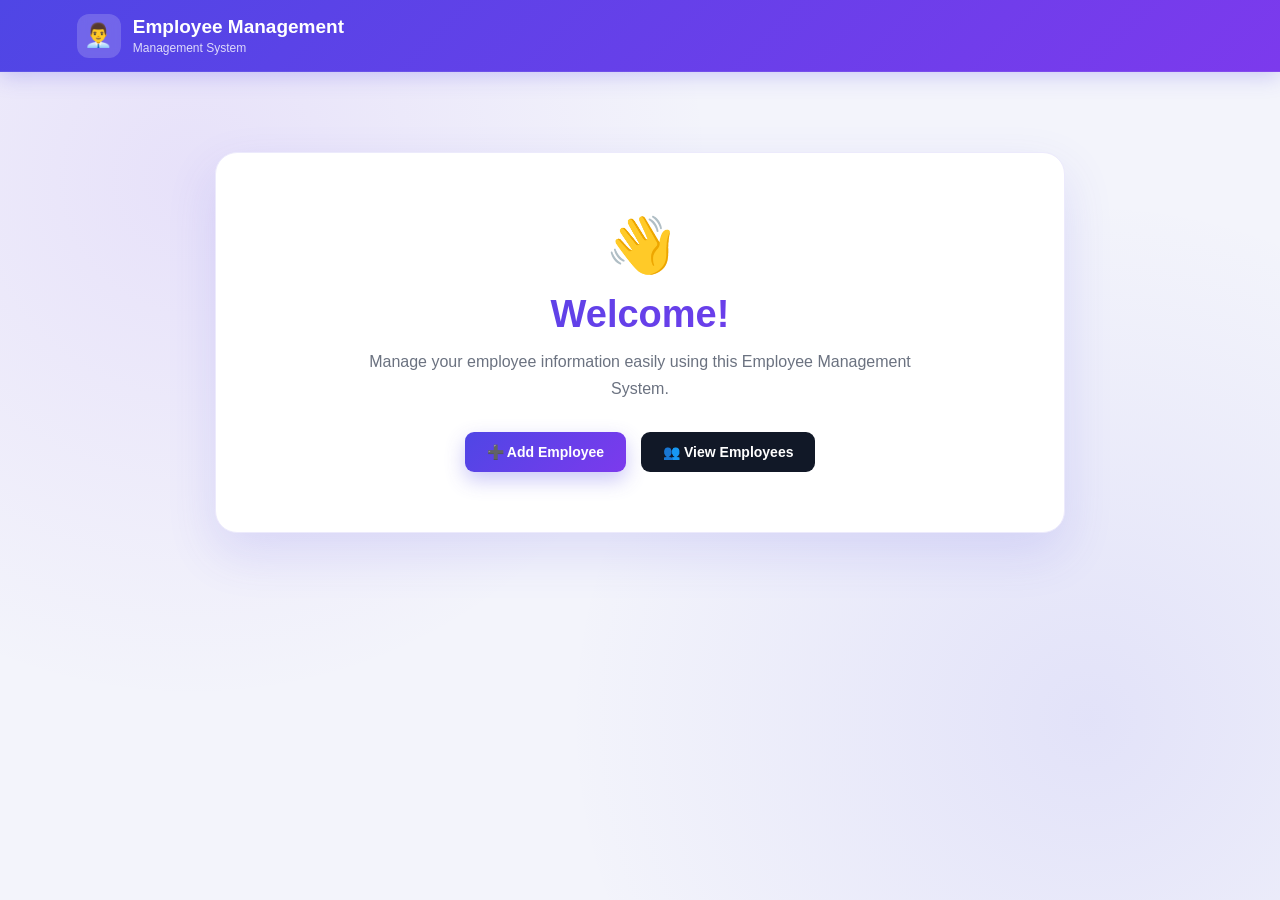
==== src/main/webapp/index.html @ a80f43cf "First Setup" ====
<!DOCTYPE html>
<html lang="en">

<head>

    <meta charset="UTF-8">

    <meta name="viewport"
          content="width=device-width, initial-scale=1.0">

    <title>Employee Management System</title>

    <link rel="stylesheet"
          href="style.css">

</head>

<body>

<div class="dashboard">

    <header class="topbar">

        <div class="brand">

            <div class="brand-icon">
                👨‍💼
            </div>

            <div>
                <h2>Employee Management</h2>
                <span>Management System</span>
            </div>

        </div>

    </header>


    <main class="home-container">

        <div class="welcome-card">

            <div class="welcome-icon">
                👋
            </div>

            <h1>Welcome!</h1>

            <p>
                Manage your employee information easily
                using this Employee Management System.
            </p>

            <div class="home-buttons">

                <a href="addEmployee.html"
                   class="btn btn-primary">

                    ➕ Add Employee

                </a>


                <a href="viewEmployees"
                   class="btn btn-secondary">

                    👥 View Employees

                </a>

            </div>

        </div>

    </main>

</div>

</body>

</html>
---- src/main/webapp/style.css ----
* {
    box-sizing: border-box;
    margin: 0;
    padding: 0;
}


body {
    font-family: 'Segoe UI', Arial, Helvetica, sans-serif;
    background: #f3f4fb;
    color: #1f2937;
    min-height: 100vh;
}



/* =========================
   TOP BAR
   ========================= */

.topbar {
    width: 100%;
    min-height: 72px;

    background: linear-gradient(135deg, #4f46e5, #7c3aed);

    border-bottom: 1px solid rgba(255, 255, 255, 0.08);

    display: flex;
    align-items: center;
    justify-content: space-between;

    padding: 12px 6%;

    position: sticky;
    top: 0;

    z-index: 100;

    box-shadow: 0 4px 20px rgba(79, 70, 229, 0.25);
}


.brand {
    display: flex;
    align-items: center;
    gap: 12px;
}


.brand-icon {
    width: 44px;
    height: 44px;

    background: rgba(255, 255, 255, 0.18);

    color: white;

    border-radius: 12px;

    display: flex;
    align-items: center;
    justify-content: center;

    font-size: 23px;

    backdrop-filter: blur(4px);
}


.brand h2 {
    font-size: 19px;
    color: #ffffff;
}


.brand span {
    font-size: 12px;
    color: rgba(255, 255, 255, 0.8);
}



/* =========================
   TOP ACTIONS
   ========================= */

.top-actions {
    display: flex;
    align-items: center;
    gap: 10px;
}


.refresh-btn,
.home-link {
    border: 1px solid rgba(255, 255, 255, 0.35);

    background: rgba(255, 255, 255, 0.12);

    color: #ffffff;

    padding: 10px 16px;

    border-radius: 9px;

    font-size: 14px;
    font-weight: 500;

    cursor: pointer;

    text-decoration: none;

    transition: 0.2s;
}


.refresh-btn:hover,
.home-link:hover {
    background: rgba(255, 255, 255, 0.24);
    transform: translateY(-1px);
}



/* =========================
   PAGE
   ========================= */

.page-container {
    width: 90%;
    max-width: 1000px;

    margin: 45px auto;
}


.page-heading {
    margin-bottom: 25px;
}


.page-heading h1 {
    font-size: 32px;
    color: #111827;

    margin-bottom: 8px;
}


.page-heading p {
    color: #6b7280;
}



/* =========================
   FORM CARD
   ========================= */

.form-card {
    background: #ffffff;

    border-radius: 18px;

    padding: 35px;

    box-shadow:
        0 15px 40px rgba(79, 70, 229, 0.10);

    border: 1px solid #eceafc;
}



/* =========================
   FORM TITLE
   ========================= */

.form-title {
    display: flex;
    align-items: center;

    gap: 15px;

    padding-bottom: 25px;

    margin-bottom: 25px;

    border-bottom: 1px solid #edf0f4;
}


.form-title-icon {
    width: 48px;
    height: 48px;

    background: linear-gradient(135deg, #eef2ff, #f5f3ff);

    color: #6d28d9;

    border-radius: 12px;

    display: flex;
    align-items: center;
    justify-content: center;

    font-size: 23px;
}


.form-title h2 {
    font-size: 21px;

    color: #111827;

    margin-bottom: 5px;
}


.form-title p {
    font-size: 13px;

    color: #6b7280;
}



/* =========================
   FORM GRID
   ========================= */

form {
    display: grid;

    grid-template-columns:
        repeat(2, 1fr);

    gap: 22px;
}


.form-group {
    display: flex;

    flex-direction: column;
}


.form-group label {
    font-size: 14px;

    font-weight: 600;

    color: #374151;

    margin-bottom: 8px;
}


.form-group input,
.form-group select {

    width: 100%;

    height: 46px;

    border: 1px solid #d8dae8;

    border-radius: 9px;

    padding: 0 13px;

    font-size: 14px;

    color: #111827;

    background: #fbfbfe;

    outline: none;

    transition:
        border-color 0.2s,
        box-shadow 0.2s;
}


.form-group input:focus,
.form-group select:focus {

    border-color: #6366f1;

    background: #ffffff;

    box-shadow:
        0 0 0 3px
        rgba(99, 102, 241, 0.14);
}


.form-group input::placeholder {
    color: #9ca3af;
}



/* =========================
   VALIDATION
   ========================= */

.error {
    min-height: 18px;

    margin-top: 5px;

    color: #dc2626;

    font-size: 12px;
}


.input-error {
    border-color: #dc2626 !important;

    background: #fff7f7 !important;
}


.input-success {
    border-color: #16a34a !important;

    background: #f7fff9 !important;
}



/* =========================
   BUTTONS
   ========================= */

.form-buttons {

    grid-column: 1 / -1;

    display: flex;

    justify-content: flex-end;

    gap: 12px;

    padding-top: 12px;

    border-top: 1px solid #edf0f4;

    margin-top: 5px;
}


.btn {

    border: none;

    border-radius: 9px;

    padding: 12px 22px;

    font-size: 14px;
    font-weight: 600;

    cursor: pointer;

    text-decoration: none;

    display: inline-flex;

    align-items: center;

    justify-content: center;

    transition: 0.2s;
}


.btn-primary {

    background: linear-gradient(135deg, #4f46e5, #7c3aed);

    color: white;

    box-shadow: 0 8px 20px rgba(79, 70, 229, 0.30);
}


.btn-primary:hover {

    transform: translateY(-2px);

    box-shadow: 0 12px 26px rgba(79, 70, 229, 0.38);
}


.btn-clear {

    background: #f3f4f6;

    color: #374151;
}


.btn-clear:hover {

    background: #e5e7eb;
}


.btn-secondary {

    background: #111827;

    color: white;
}


.btn-secondary:hover {

    background: #000000;

    transform: translateY(-2px);
}



/* =========================
   HOME PAGE
   ========================= */

.dashboard {
    min-height: 100vh;
    background:
        radial-gradient(circle at 15% 20%, rgba(124, 58, 237, 0.10), transparent 40%),
        radial-gradient(circle at 85% 80%, rgba(79, 70, 229, 0.10), transparent 40%),
        #f3f4fb;
}


.home-container {

    width: 90%;

    max-width: 850px;

    margin: 80px auto;

}


.welcome-card {

    background: white;

    border-radius: 22px;

    padding: 60px 40px;

    text-align: center;

    box-shadow:
        0 20px 50px rgba(79, 70, 229, 0.14);

    border: 1px solid #eceafc;

}


.welcome-icon {

    font-size: 55px;

    margin-bottom: 15px;
}


.welcome-card h1 {

    font-size: 38px;

    margin-bottom: 12px;

    background: linear-gradient(135deg, #4f46e5, #7c3aed);
    -webkit-background-clip: text;
    background-clip: text;
    color: transparent;
}


.welcome-card p {

    max-width: 600px;

    margin: 0 auto 30px;

    line-height: 1.7;

    color: #6b7280;
}


.home-buttons {

    display: flex;

    justify-content: center;

    gap: 15px;

    flex-wrap: wrap;
}



/* =========================
   EMPLOYEE TABLE
   ========================= */

.table-container {

    background: white;

    padding: 25px;

    border-radius: 18px;

    box-shadow:
        0 15px 40px rgba(79, 70, 229, 0.10);

    border: 1px solid #eceafc;

    overflow-x: auto;
}


table {

    width: 100%;

    border-collapse: collapse;

    min-width: 950px;
}


th {

    background: linear-gradient(135deg, #4f46e5, #7c3aed);

    color: white;

    padding: 14px;

    text-align: left;

    font-size: 13px;

    text-transform: uppercase;

    letter-spacing: 0.03em;
}


th:first-child {
    border-top-left-radius: 10px;
}


th:last-child {
    border-top-right-radius: 10px;
}


td {

    padding: 13px 14px;

    border-bottom:
        1px solid #eef0f6;

    font-size: 14px;
}


tr:hover td {

    background: #f8f7ff;
}


.empty {

    text-align: center;

    padding: 40px;

    color: #6b7280;
}


.actions-cell {
    display: flex;
    gap: 8px;
    white-space: nowrap;
}


.action-btn {

    border: 1px solid transparent;

    border-radius: 8px;

    padding: 7px 12px;

    font-size: 12.5px;

    font-weight: 600;

    text-decoration: none;

    cursor: pointer;

    transition: 0.2s;

    display: inline-flex;
    align-items: center;
    gap: 4px;
}


.action-edit {

    background: #eef2ff;

    color: #4338ca;

    border-color: #e0e7ff;
}


.action-edit:hover {

    background: #e0e7ff;

    transform: translateY(-1px);
}


.action-delete {

    background: #fef2f2;

    color: #b91c1c;

    border-color: #fee2e2;
}


.action-delete:hover {

    background: #fee2e2;

    transform: translateY(-1px);
}



/* =========================
   RESPONSIVE
   ========================= */

@media (max-width: 700px) {

    .topbar {

        padding: 12px 4%;
    }


    .brand h2 {

        font-size: 16px;
    }


    .top-actions {

        gap: 5px;
    }


    .home-link,
    .refresh-btn {

        padding: 9px 10px;

        font-size: 12px;
    }


    .page-container {

        width: 94%;

        margin: 25px auto;
    }


    .page-heading h1 {

        font-size: 27px;
    }


    .form-card {

        padding: 22px;
    }


    form {

        grid-template-columns: 1fr;

        gap: 18px;
    }


    .form-buttons {

        grid-column: 1;

        flex-direction: column;
    }


    .form-buttons .btn {

        width: 100%;
    }


    .welcome-card {

        padding: 40px 25px;
    }


    .welcome-card h1 {

        font-size: 30px;
    }

}
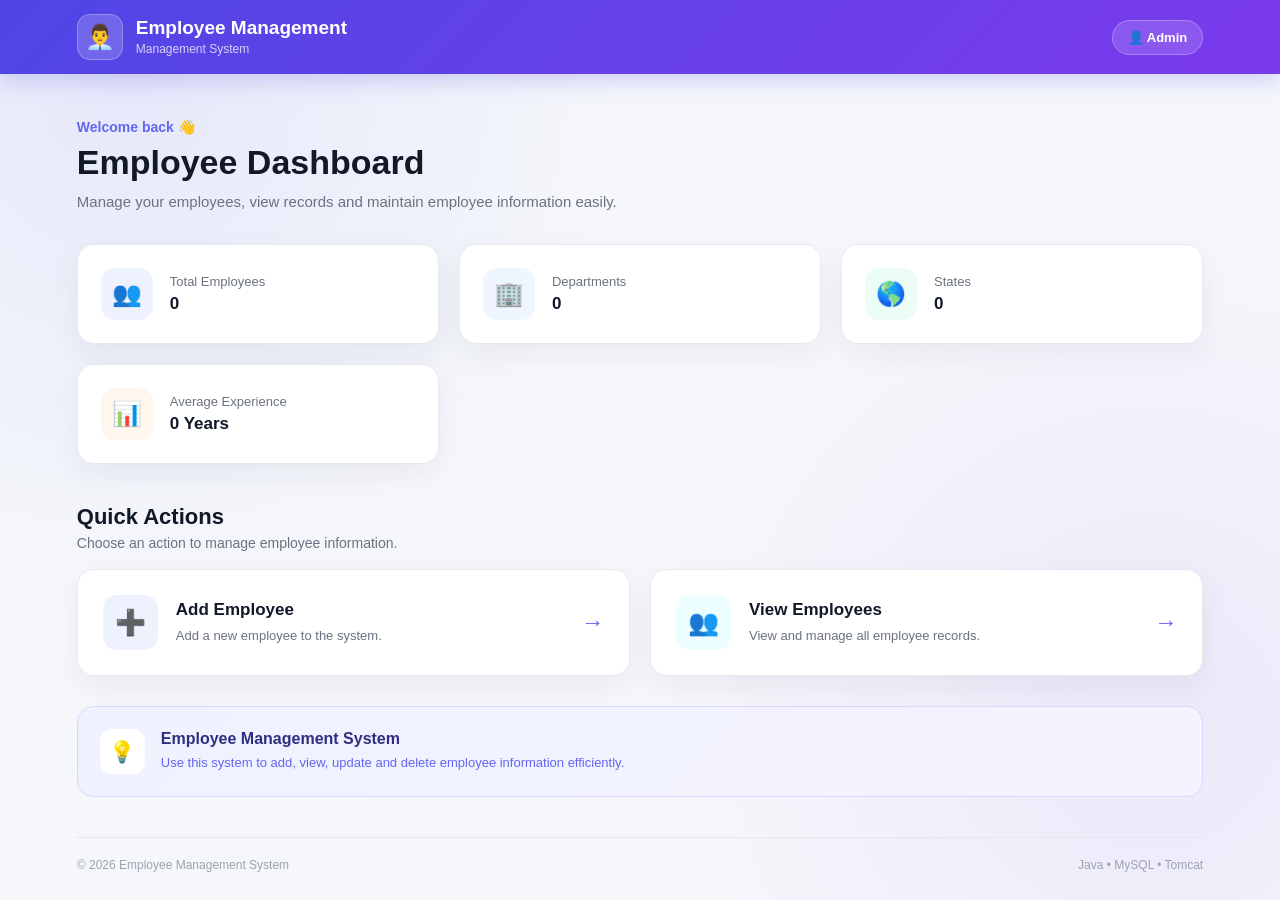
==== commit 660dfa03: "Updated Employee Management System" ====
--- a/src/main/webapp/index.html
+++ b/src/main/webapp/index.html
@@ -10,14 +10,15 @@
 
     <title>Employee Management System</title>
 
-    <link rel="stylesheet"
-          href="style.css">
+    <link rel="stylesheet" href="style.css">
 
 </head>
 
 <body>
 
 <div class="dashboard">
+
+    <!-- ================= HEADER ================= -->
 
     <header class="topbar">
 
@@ -27,54 +28,339 @@
                 👨‍💼
             </div>
 
+            <div class="brand-text">
+
+                <h2>Employee Management</h2>
+
+                <span>Management System</span>
+
+            </div>
+
+        </div>
+
+
+        <div class="top-actions">
+
+            <span class="admin-badge">
+                👤 Admin
+            </span>
+
+        </div>
+
+    </header>
+
+
+    <!-- ================= MAIN ================= -->
+
+    <main class="dashboard-container">
+
+
+        <!-- WELCOME -->
+
+        <section class="welcome-section">
+
             <div>
-                <h2>Employee Management</h2>
-                <span>Management System</span>
-            </div>
-
-        </div>
-
-    </header>
-
-
-    <main class="home-container">
-
-        <div class="welcome-card">
-
-            <div class="welcome-icon">
-                👋
-            </div>
-
-            <h1>Welcome!</h1>
-
-            <p>
-                Manage your employee information easily
-                using this Employee Management System.
-            </p>
-
-            <div class="home-buttons">
-
-                <a href="addEmployee.html"
-                   class="btn btn-primary">
-
-                    ➕ Add Employee
-
-                </a>
-
-
-                <a href="viewEmployees"
-                   class="btn btn-secondary">
-
-                    👥 View Employees
-
-                </a>
-
-            </div>
-
-        </div>
+
+                <p class="welcome-small">
+                    Welcome back 👋
+                </p>
+
+                <h1>
+                    Employee Dashboard
+                </h1>
+
+                <p class="welcome-description">
+                    Manage your employees, view records and
+                    maintain employee information easily.
+                </p>
+
+            </div>
+
+        </section>
+        <section class="summary-grid">
+
+
+            <!-- TOTAL EMPLOYEES -->
+
+            <div class="summary-card">
+
+                <div class="summary-icon purple">
+                    👥
+                </div>
+
+                <div>
+
+                    <p>Total Employees</p>
+
+                    <h2 id="totalEmployees">
+                        Loading...
+                    </h2>
+
+                </div>
+
+            </div>
+
+
+            <!-- DEPARTMENTS -->
+
+            <div class="summary-card">
+
+                <div class="summary-icon blue">
+                    🏢
+                </div>
+
+                <div>
+
+                    <p>Departments</p>
+
+                    <h2 id="totalDepartments">
+                        Loading...
+                    </h2>
+
+                </div>
+
+            </div>
+
+
+            <!-- STATES -->
+
+            <div class="summary-card">
+
+                <div class="summary-icon green">
+                    🌎
+                </div>
+
+                <div>
+
+                    <p>States</p>
+
+                    <h2 id="totalStates">
+                        Loading...
+                    </h2>
+
+                </div>
+
+            </div>
+
+
+            <!-- AVERAGE EXPERIENCE -->
+
+            <div class="summary-card">
+
+                <div class="summary-icon orange">
+                    📊
+                </div>
+
+                <div>
+
+                    <p>Average Experience</p>
+
+                    <h2 id="averageExperience">
+                        Loading...
+                    </h2>
+
+                </div>
+
+            </div>
+
+
+        </section>
+        <!-- ================= QUICK ACTIONS ================= -->
+
+        <section class="section-heading">
+
+            <div>
+
+                <h2>Quick Actions</h2>
+
+                <p>
+                    Choose an action to manage employee information.
+                </p>
+
+            </div>
+
+        </section>
+
+
+        <section class="actions-grid">
+
+
+            <!-- ADD EMPLOYEE -->
+
+            <a href="addEmployee.html"
+               class="action-card">
+
+                <div class="action-icon add-icon">
+                    ➕
+                </div>
+
+                <div class="action-content">
+
+                    <h3>Add Employee</h3>
+
+                    <p>
+                        Add a new employee to the system.
+                    </p>
+
+                </div>
+
+                <span class="arrow">
+                    →
+                </span>
+
+            </a>
+
+
+
+            <!-- VIEW EMPLOYEES -->
+
+            <a href="viewEmployees"
+               class="action-card">
+
+                <div class="action-icon view-icon">
+                    👥
+                </div>
+
+                <div class="action-content">
+
+                    <h3>View Employees</h3>
+
+                    <p>
+                        View and manage all employee records.
+                    </p>
+
+                </div>
+
+                <span class="arrow">
+                    →
+                </span>
+
+            </a>
+
+
+        </section>
+
+
+
+        <!-- ================= INFORMATION ================= -->
+
+        <section class="info-card">
+
+            <div class="info-icon">
+                💡
+            </div>
+
+            <div>
+
+                <h3>Employee Management System</h3>
+
+                <p>
+                    Use this system to add, view, update and
+                    delete employee information efficiently.
+                </p>
+
+            </div>
+
+        </section>
+
 
     </main>
 
+
+    <!-- ================= FOOTER ================= -->
+
+    <footer class="footer">
+
+        <p>
+            © 2026 Employee Management System
+        </p>
+
+        <span>
+            Java • MySQL • Tomcat
+        </span>
+
+    </footer>
+    <script>
+
+        async function loadDashboardStats() {
+
+            try {
+
+                const response =
+                    await fetch("dashboardStats");
+
+                if (!response.ok) {
+
+                    throw new Error(
+                        "Failed to load dashboard statistics"
+                    );
+
+                }
+
+                const data =
+                    await response.json();
+
+
+                document.getElementById(
+                    "totalEmployees"
+                ).textContent =
+                    data.totalEmployees;
+
+
+                document.getElementById(
+                    "totalDepartments"
+                ).textContent =
+                    data.totalDepartments;
+
+
+                document.getElementById(
+                    "totalStates"
+                ).textContent =
+                    data.totalStates;
+
+
+                document.getElementById(
+                    "averageExperience"
+                ).textContent =
+                    data.averageExperience + " Years";
+
+
+            } catch (error) {
+
+                console.error(
+                    "Dashboard error:",
+                    error
+                );
+
+
+                document.getElementById(
+                    "totalEmployees"
+                ).textContent = "0";
+
+
+                document.getElementById(
+                    "totalDepartments"
+                ).textContent = "0";
+
+
+                document.getElementById(
+                    "totalStates"
+                ).textContent = "0";
+
+
+                document.getElementById(
+                    "averageExperience"
+                ).textContent = "0 Years";
+
+            }
+
+        }
+
+
+        loadDashboardStats();
+
+    </script>
+
 </div>
 
 </body>
--- a/src/main/webapp/style.css
+++ b/src/main/webapp/style.css
@@ -1,204 +1,796 @@
+/* =========================================
+   GLOBAL
+   ========================================= */
+
 * {
     box-sizing: border-box;
     margin: 0;
     padding: 0;
 }
 
-
 body {
-    font-family: 'Segoe UI', Arial, Helvetica, sans-serif;
-    background: #f3f4fb;
+
+    font-family:
+        'Segoe UI',
+        Arial,
+        Helvetica,
+        sans-serif;
+
+    background: #f5f7fb;
+
     color: #1f2937;
+
     min-height: 100vh;
-}
-
-
-
-/* =========================
-   TOP BAR
-   ========================= */
+
+}
+
+
+/* =========================================
+   DASHBOARD
+   ========================================= */
+
+.dashboard {
+
+    min-height: 100vh;
+
+    background:
+
+        radial-gradient(
+            circle at 10% 10%,
+            rgba(99, 102, 241, 0.10),
+            transparent 35%
+        ),
+
+        radial-gradient(
+            circle at 90% 80%,
+            rgba(124, 58, 237, 0.08),
+            transparent 35%
+        ),
+
+        #f5f7fb;
+
+}
+
+
+/* =========================================
+   TOPBAR
+   ========================================= */
 
 .topbar {
+
     width: 100%;
-    min-height: 72px;
-
-    background: linear-gradient(135deg, #4f46e5, #7c3aed);
-
-    border-bottom: 1px solid rgba(255, 255, 255, 0.08);
-
-    display: flex;
-    align-items: center;
+
+    min-height: 74px;
+
+    padding: 12px 6%;
+
+    display: flex;
+
+    align-items: center;
+
     justify-content: space-between;
 
-    padding: 12px 6%;
-
-    position: sticky;
-    top: 0;
-
-    z-index: 100;
-
-    box-shadow: 0 4px 20px rgba(79, 70, 229, 0.25);
-}
-
+    background:
+        linear-gradient(
+            135deg,
+            #4f46e5,
+            #7c3aed
+        );
+
+    box-shadow:
+        0 5px 25px
+        rgba(79, 70, 229, 0.25);
+
+}
+
+
+/* BRAND */
 
 .brand {
-    display: flex;
-    align-items: center;
-    gap: 12px;
+
+    display: flex;
+
+    align-items: center;
+
+    gap: 13px;
+
 }
 
 
 .brand-icon {
-    width: 44px;
-    height: 44px;
-
-    background: rgba(255, 255, 255, 0.18);
+
+    width: 46px;
+
+    height: 46px;
+
+    display: flex;
+
+    align-items: center;
+
+    justify-content: center;
+
+    background:
+        rgba(255, 255, 255, 0.18);
+
+    border:
+        1px solid
+        rgba(255, 255, 255, 0.25);
+
+    border-radius: 13px;
+
+    font-size: 24px;
+
+}
+
+
+.brand-text h2 {
 
     color: white;
 
+    font-size: 19px;
+
+    font-weight: 700;
+
+}
+
+
+.brand-text span {
+
+    color:
+        rgba(255, 255, 255, 0.75);
+
+    font-size: 12px;
+
+}
+
+
+/* ADMIN */
+
+.admin-badge {
+
+    padding:
+        9px 15px;
+
+    border-radius: 20px;
+
+    background:
+        rgba(255, 255, 255, 0.15);
+
+    border:
+        1px solid
+        rgba(255, 255, 255, 0.25);
+
+    color: white;
+
+    font-size: 13px;
+
+    font-weight: 600;
+
+}
+
+
+/* =========================================
+   MAIN CONTAINER
+   ========================================= */
+
+.dashboard-container {
+
+    width: 88%;
+
+    max-width: 1150px;
+
+    margin: 0 auto;
+
+    padding:
+        45px 0 30px;
+
+}
+
+
+/* =========================================
+   WELCOME SECTION
+   ========================================= */
+
+.welcome-section {
+
+    margin-bottom: 30px;
+
+}
+
+
+.welcome-small {
+
+    color: #6366f1;
+
+    font-size: 14px;
+
+    font-weight: 600;
+
+    margin-bottom: 8px;
+
+}
+
+
+.welcome-section h1 {
+
+    font-size: 34px;
+
+    color: #111827;
+
+    margin-bottom: 8px;
+
+}
+
+
+.welcome-description {
+
+    color: #6b7280;
+
+    font-size: 15px;
+
+    line-height: 1.6;
+
+}
+
+
+/* =========================================
+   SUMMARY CARDS
+   ========================================= */
+
+.summary-grid {
+
+    display: grid;
+
+    grid-template-columns:
+        repeat(3, 1fr);
+
+    gap: 20px;
+
+    margin-bottom: 40px;
+
+}
+
+
+.summary-card {
+
+    background: white;
+
+    border:
+        1px solid #e8eaf2;
+
+    border-radius: 17px;
+
+    padding: 23px;
+
+    display: flex;
+
+    align-items: center;
+
+    gap: 17px;
+
+    box-shadow:
+        0 10px 30px
+        rgba(31, 41, 55, 0.06);
+
+    transition: 0.25s;
+
+}
+
+
+.summary-card:hover {
+
+    transform:
+        translateY(-4px);
+
+    box-shadow:
+        0 15px 35px
+        rgba(79, 70, 229, 0.12);
+
+}
+
+
+.summary-icon {
+
+    width: 52px;
+
+    height: 52px;
+
+    border-radius: 14px;
+
+    display: flex;
+
+    align-items: center;
+
+    justify-content: center;
+
+    font-size: 24px;
+
+}
+
+
+/* ICON COLORS */
+
+.summary-icon.purple {
+
+    background: #eef2ff;
+
+}
+
+
+.summary-icon.blue {
+
+    background: #eff6ff;
+
+}
+
+
+.summary-icon.green {
+
+    background: #ecfdf5;
+
+}
+
+.summary-icon.orange {
+
+    background: #fff7ed;
+
+}
+
+.summary-card p {
+
+    color: #6b7280;
+
+    font-size: 13px;
+
+    margin-bottom: 5px;
+
+}
+
+
+.summary-card h2 {
+
+    color: #111827;
+
+    font-size: 17px;
+
+}
+
+
+/* =========================================
+   SECTION HEADING
+   ========================================= */
+
+.section-heading {
+
+    margin-bottom: 18px;
+
+}
+
+
+.section-heading h2 {
+
+    font-size: 22px;
+
+    color: #111827;
+
+    margin-bottom: 5px;
+
+}
+
+
+.section-heading p {
+
+    color: #6b7280;
+
+    font-size: 14px;
+
+}
+
+
+/* =========================================
+   ACTION GRID
+   ========================================= */
+
+.actions-grid {
+
+    display: grid;
+
+    grid-template-columns:
+        repeat(2, 1fr);
+
+    gap: 20px;
+
+    margin-bottom: 30px;
+
+}
+
+
+/* ACTION CARD */
+
+.action-card {
+
+    position: relative;
+
+    display: flex;
+
+    align-items: center;
+
+    gap: 18px;
+
+    padding: 25px;
+
+    background: white;
+
+    border:
+        1px solid #e8eaf2;
+
+    border-radius: 17px;
+
+    text-decoration: none;
+
+    box-shadow:
+        0 10px 30px
+        rgba(31, 41, 55, 0.06);
+
+    transition: 0.25s;
+
+}
+
+
+.action-card:hover {
+
+    transform:
+        translateY(-4px);
+
+    border-color:
+        #c7d2fe;
+
+    box-shadow:
+        0 15px 35px
+        rgba(79, 70, 229, 0.13);
+
+}
+
+
+/* ACTION ICON */
+
+.action-icon {
+
+    min-width: 55px;
+
+    width: 55px;
+
+    height: 55px;
+
+    border-radius: 14px;
+
+    display: flex;
+
+    align-items: center;
+
+    justify-content: center;
+
+    font-size: 25px;
+
+}
+
+
+.add-icon {
+
+    background: #eef2ff;
+
+}
+
+
+.view-icon {
+
+    background: #ecfeff;
+
+}
+
+
+.action-content {
+
+    flex: 1;
+
+}
+
+
+.action-content h3 {
+
+    color: #111827;
+
+    font-size: 17px;
+
+    margin-bottom: 6px;
+
+}
+
+
+.action-content p {
+
+    color: #6b7280;
+
+    font-size: 13px;
+
+    line-height: 1.5;
+
+}
+
+
+.arrow {
+
+    color: #6366f1;
+
+    font-size: 23px;
+
+    font-weight: bold;
+
+    transition: 0.2s;
+
+}
+
+
+.action-card:hover .arrow {
+
+    transform:
+        translateX(5px);
+
+}
+
+
+/* =========================================
+   INFORMATION CARD
+   ========================================= */
+
+.info-card {
+
+    display: flex;
+
+    align-items: center;
+
+    gap: 16px;
+
+    background:
+        linear-gradient(
+            135deg,
+            #eef2ff,
+            #f5f3ff
+        );
+
+    border:
+        1px solid #ddd6fe;
+
+    border-radius: 16px;
+
+    padding: 22px;
+
+}
+
+
+.info-icon {
+
+    width: 45px;
+
+    height: 45px;
+
+    display: flex;
+
+    align-items: center;
+
+    justify-content: center;
+
+    background: white;
+
     border-radius: 12px;
 
-    display: flex;
-    align-items: center;
-    justify-content: center;
-
-    font-size: 23px;
-
-    backdrop-filter: blur(4px);
-}
-
-
-.brand h2 {
-    font-size: 19px;
-    color: #ffffff;
-}
-
-
-.brand span {
+    font-size: 21px;
+
+}
+
+
+.info-card h3 {
+
+    color: #312e81;
+
+    font-size: 16px;
+
+    margin-bottom: 5px;
+
+}
+
+
+.info-card p {
+
+    color: #6366f1;
+
+    font-size: 13px;
+
+    line-height: 1.5;
+
+}
+
+
+/* =========================================
+   FOOTER
+   ========================================= */
+
+.footer {
+
+    width: 88%;
+
+    max-width: 1150px;
+
+    margin:
+        10px auto 25px;
+
+    padding-top: 20px;
+
+    border-top:
+        1px solid #e5e7eb;
+
+    display: flex;
+
+    justify-content: space-between;
+
+    color: #9ca3af;
+
     font-size: 12px;
-    color: rgba(255, 255, 255, 0.8);
-}
-
-
-
-/* =========================
-   TOP ACTIONS
-   ========================= */
-
-.top-actions {
-    display: flex;
-    align-items: center;
-    gap: 10px;
-}
-
-
-.refresh-btn,
-.home-link {
-    border: 1px solid rgba(255, 255, 255, 0.35);
-
-    background: rgba(255, 255, 255, 0.12);
-
-    color: #ffffff;
-
-    padding: 10px 16px;
-
-    border-radius: 9px;
-
-    font-size: 14px;
-    font-weight: 500;
-
-    cursor: pointer;
-
-    text-decoration: none;
-
-    transition: 0.2s;
-}
-
-
-.refresh-btn:hover,
-.home-link:hover {
-    background: rgba(255, 255, 255, 0.24);
-    transform: translateY(-1px);
-}
-
-
-
-/* =========================
-   PAGE
-   ========================= */
+
+}
+
+
+/* =========================================
+   RESPONSIVE
+   ========================================= */
+
+@media (max-width: 850px) {
+
+    .summary-grid {
+
+        grid-template-columns: 1fr;
+
+    }
+
+
+    .actions-grid {
+
+        grid-template-columns: 1fr;
+
+    }
+
+}
+
+
+@media (max-width: 600px) {
+
+    .topbar {
+
+        padding:
+            12px 4%;
+
+    }
+
+
+    .brand-text h2 {
+
+        font-size: 16px;
+
+    }
+
+
+    .admin-badge {
+
+        padding:
+            8px 10px;
+
+        font-size: 11px;
+
+    }
+
+
+    .dashboard-container {
+
+        width: 92%;
+
+        padding-top: 30px;
+
+    }
+
+
+    .welcome-section h1 {
+
+        font-size: 27px;
+
+    }
+
+
+    .welcome-description {
+
+        font-size: 14px;
+
+    }
+
+
+    .summary-card {
+
+        padding: 18px;
+
+    }
+
+
+    .action-card {
+
+        padding: 20px;
+
+    }
+
+
+    .info-card {
+
+        align-items: flex-start;
+
+    }
+
+
+    .footer {
+
+        width: 92%;
+
+        flex-direction: column;
+
+        gap: 6px;
+
+    }
+
+}
+/* =========================================
+   EMPLOYEE FORM
+   ========================================= */
 
 .page-container {
     width: 90%;
     max-width: 1000px;
-
     margin: 45px auto;
 }
-
 
 .page-heading {
     margin-bottom: 25px;
 }
-
 
 .page-heading h1 {
     font-size: 32px;
     color: #111827;
-
     margin-bottom: 8px;
 }
-
 
 .page-heading p {
     color: #6b7280;
-}
-
-
-
-/* =========================
-   FORM CARD
-   ========================= */
+    font-size: 15px;
+}
 
 .form-card {
     background: #ffffff;
-
     border-radius: 18px;
-
     padding: 35px;
-
-    box-shadow:
-        0 15px 40px rgba(79, 70, 229, 0.10);
-
+    box-shadow: 0 15px 40px rgba(79, 70, 229, 0.10);
     border: 1px solid #eceafc;
 }
 
-
-
-/* =========================
-   FORM TITLE
-   ========================= */
-
 .form-title {
     display: flex;
     align-items: center;
-
     gap: 15px;
-
     padding-bottom: 25px;
-
     margin-bottom: 25px;
-
     border-bottom: 1px solid #edf0f4;
 }
-
 
 .form-title-icon {
     width: 48px;
     height: 48px;
-
     background: linear-gradient(135deg, #eef2ff, #f5f3ff);
-
     color: #6d28d9;
-
     border-radius: 12px;
 
     display: flex;
@@ -207,72 +799,51 @@
 
     font-size: 23px;
 }
-
 
 .form-title h2 {
     font-size: 21px;
-
     color: #111827;
-
     margin-bottom: 5px;
 }
-
 
 .form-title p {
     font-size: 13px;
-
     color: #6b7280;
 }
 
 
-
-/* =========================
-   FORM GRID
-   ========================= */
+/* FORM GRID */
 
 form {
     display: grid;
-
-    grid-template-columns:
-        repeat(2, 1fr);
-
+    grid-template-columns: repeat(2, 1fr);
     gap: 22px;
 }
 
-
 .form-group {
     display: flex;
-
     flex-direction: column;
 }
-
 
 .form-group label {
     font-size: 14px;
-
     font-weight: 600;
-
     color: #374151;
-
     margin-bottom: 8px;
 }
-
 
 .form-group input,
 .form-group select {
 
     width: 100%;
-
     height: 46px;
 
     border: 1px solid #d8dae8;
-
     border-radius: 9px;
 
     padding: 0 13px;
 
     font-size: 14px;
-
     color: #111827;
 
     background: #fbfbfe;
@@ -284,7 +855,6 @@
         box-shadow 0.2s;
 }
 
-
 .form-group input:focus,
 .form-group select:focus {
 
@@ -297,46 +867,32 @@
         rgba(99, 102, 241, 0.14);
 }
 
-
 .form-group input::placeholder {
     color: #9ca3af;
 }
 
 
-
-/* =========================
-   VALIDATION
-   ========================= */
+/* VALIDATION */
 
 .error {
     min-height: 18px;
-
     margin-top: 5px;
-
     color: #dc2626;
-
     font-size: 12px;
 }
-
 
 .input-error {
     border-color: #dc2626 !important;
-
     background: #fff7f7 !important;
 }
-
 
 .input-success {
     border-color: #16a34a !important;
-
     background: #f7fff9 !important;
 }
 
 
-
-/* =========================
-   BUTTONS
-   ========================= */
+/* FORM BUTTONS */
 
 .form-buttons {
 
@@ -355,7 +911,6 @@
     margin-top: 5px;
 }
 
-
 .btn {
 
     border: none;
@@ -365,6 +920,7 @@
     padding: 12px 22px;
 
     font-size: 14px;
+
     font-weight: 600;
 
     cursor: pointer;
@@ -380,24 +936,30 @@
     transition: 0.2s;
 }
 
-
 .btn-primary {
 
-    background: linear-gradient(135deg, #4f46e5, #7c3aed);
+    background:
+        linear-gradient(
+            135deg,
+            #4f46e5,
+            #7c3aed
+        );
 
     color: white;
 
-    box-shadow: 0 8px 20px rgba(79, 70, 229, 0.30);
-}
-
+    box-shadow:
+        0 8px 20px
+        rgba(79, 70, 229, 0.30);
+}
 
 .btn-primary:hover {
 
     transform: translateY(-2px);
 
-    box-shadow: 0 12px 26px rgba(79, 70, 229, 0.38);
-}
-
+    box-shadow:
+        0 12px 26px
+        rgba(79, 70, 229, 0.38);
+}
 
 .btn-clear {
 
@@ -406,13 +968,10 @@
     color: #374151;
 }
 
-
 .btn-clear:hover {
-
     background: #e5e7eb;
 }
 
-
 .btn-secondary {
 
     background: #111827;
@@ -420,7 +979,6 @@
     color: white;
 }
 
-
 .btn-secondary:hover {
 
     background: #000000;
@@ -429,129 +987,44 @@
 }
 
 
-
-/* =========================
-   HOME PAGE
-   ========================= */
-
-.dashboard {
-    min-height: 100vh;
+/* =========================================
+   EMPLOYEE TABLE
+   ========================================= */
+
+.table-container {
+
+    background: white;
+
+    padding: 25px;
+
+    border-radius: 18px;
+
+    box-shadow:
+        0 15px 40px
+        rgba(79, 70, 229, 0.10);
+
+    border: 1px solid #eceafc;
+
+    overflow-x: auto;
+}
+
+table {
+
+    width: 100%;
+
+    border-collapse: collapse;
+
+    min-width: 950px;
+}
+
+th {
+
     background:
-        radial-gradient(circle at 15% 20%, rgba(124, 58, 237, 0.10), transparent 40%),
-        radial-gradient(circle at 85% 80%, rgba(79, 70, 229, 0.10), transparent 40%),
-        #f3f4fb;
-}
-
-
-.home-container {
-
-    width: 90%;
-
-    max-width: 850px;
-
-    margin: 80px auto;
-
-}
-
-
-.welcome-card {
-
-    background: white;
-
-    border-radius: 22px;
-
-    padding: 60px 40px;
-
-    text-align: center;
-
-    box-shadow:
-        0 20px 50px rgba(79, 70, 229, 0.14);
-
-    border: 1px solid #eceafc;
-
-}
-
-
-.welcome-icon {
-
-    font-size: 55px;
-
-    margin-bottom: 15px;
-}
-
-
-.welcome-card h1 {
-
-    font-size: 38px;
-
-    margin-bottom: 12px;
-
-    background: linear-gradient(135deg, #4f46e5, #7c3aed);
-    -webkit-background-clip: text;
-    background-clip: text;
-    color: transparent;
-}
-
-
-.welcome-card p {
-
-    max-width: 600px;
-
-    margin: 0 auto 30px;
-
-    line-height: 1.7;
-
-    color: #6b7280;
-}
-
-
-.home-buttons {
-
-    display: flex;
-
-    justify-content: center;
-
-    gap: 15px;
-
-    flex-wrap: wrap;
-}
-
-
-
-/* =========================
-   EMPLOYEE TABLE
-   ========================= */
-
-.table-container {
-
-    background: white;
-
-    padding: 25px;
-
-    border-radius: 18px;
-
-    box-shadow:
-        0 15px 40px rgba(79, 70, 229, 0.10);
-
-    border: 1px solid #eceafc;
-
-    overflow-x: auto;
-}
-
-
-table {
-
-    width: 100%;
-
-    border-collapse: collapse;
-
-    min-width: 950px;
-}
-
-
-th {
-
-    background: linear-gradient(135deg, #4f46e5, #7c3aed);
+        linear-gradient(
+            135deg,
+            #4f46e5,
+            #7c3aed
+        );
 
     color: white;
 
@@ -565,18 +1038,15 @@
 
     letter-spacing: 0.03em;
 }
-
 
 th:first-child {
     border-top-left-radius: 10px;
 }
 
-
 th:last-child {
     border-top-right-radius: 10px;
 }
 
-
 td {
 
     padding: 13px 14px;
@@ -587,13 +1057,10 @@
     font-size: 14px;
 }
 
-
 tr:hover td {
-
     background: #f8f7ff;
 }
 
-
 .empty {
 
     text-align: center;
@@ -604,13 +1071,19 @@
 }
 
 
+/* =========================================
+   EDIT / DELETE BUTTONS
+   ========================================= */
+
 .actions-cell {
-    display: flex;
+
+    display: flex;
+
     gap: 8px;
+
     white-space: nowrap;
 }
 
-
 .action-btn {
 
     border: 1px solid transparent;
@@ -630,11 +1103,12 @@
     transition: 0.2s;
 
     display: inline-flex;
-    align-items: center;
+
+    align-items: center;
+
     gap: 4px;
 }
 
-
 .action-edit {
 
     background: #eef2ff;
@@ -644,7 +1118,6 @@
     border-color: #e0e7ff;
 }
 
-
 .action-edit:hover {
 
     background: #e0e7ff;
@@ -652,7 +1125,6 @@
     transform: translateY(-1px);
 }
 
-
 .action-delete {
 
     background: #fef2f2;
@@ -662,7 +1134,6 @@
     border-color: #fee2e2;
 }
 
-
 .action-delete:hover {
 
     background: #fee2e2;
@@ -671,91 +1142,96 @@
 }
 
 
-
+/* =========================================
+   FORM MOBILE VIEW
+   ========================================= */
+
+@media (max-width: 700px) {
+
+    .page-container {
+        width: 94%;
+        margin: 25px auto;
+    }
+
+    .page-heading h1 {
+        font-size: 27px;
+    }
+
+    .form-card {
+        padding: 22px;
+    }
+
+    form {
+        grid-template-columns: 1fr;
+        gap: 18px;
+    }
+
+    .form-buttons {
+
+        grid-column: 1;
+
+        flex-direction: column;
+    }
+
+    .form-buttons .btn {
+        width: 100%;
+    }
+}
 /* =========================
-   RESPONSIVE
+   CLEAN HEADER ACTIONS
    ========================= */
 
+.header-action {
+    display: inline-flex;
+
+    align-items: center;
+
+    gap: 8px;
+
+    color: #ffffff;
+
+    text-decoration: none;
+
+    padding: 10px 15px;
+
+    border-radius: 9px;
+
+    border: 1px solid rgba(255, 255, 255, 0.30);
+
+    background: rgba(255, 255, 255, 0.10);
+
+    font-size: 14px;
+
+    font-weight: 500;
+
+    transition: all 0.2s ease;
+}
+
+
+.header-action svg {
+    flex-shrink: 0;
+}
+
+
+.header-action:hover {
+
+    background: rgba(255, 255, 255, 0.22);
+
+    transform: translateY(-1px);
+}
+
+
+/* Mobile */
+
 @media (max-width: 700px) {
 
-    .topbar {
-
-        padding: 12px 4%;
-    }
-
-
-    .brand h2 {
-
-        font-size: 16px;
-    }
-
-
-    .top-actions {
+    .header-action {
+
+        padding: 9px 11px;
+
+        font-size: 12px;
 
         gap: 5px;
     }
 
-
-    .home-link,
-    .refresh-btn {
-
-        padding: 9px 10px;
-
-        font-size: 12px;
-    }
-
-
-    .page-container {
-
-        width: 94%;
-
-        margin: 25px auto;
-    }
-
-
-    .page-heading h1 {
-
-        font-size: 27px;
-    }
-
-
-    .form-card {
-
-        padding: 22px;
-    }
-
-
-    form {
-
-        grid-template-columns: 1fr;
-
-        gap: 18px;
-    }
-
-
-    .form-buttons {
-
-        grid-column: 1;
-
-        flex-direction: column;
-    }
-
-
-    .form-buttons .btn {
-
-        width: 100%;
-    }
-
-
-    .welcome-card {
-
-        padding: 40px 25px;
-    }
-
-
-    .welcome-card h1 {
-
-        font-size: 30px;
-    }
-
-}
+}
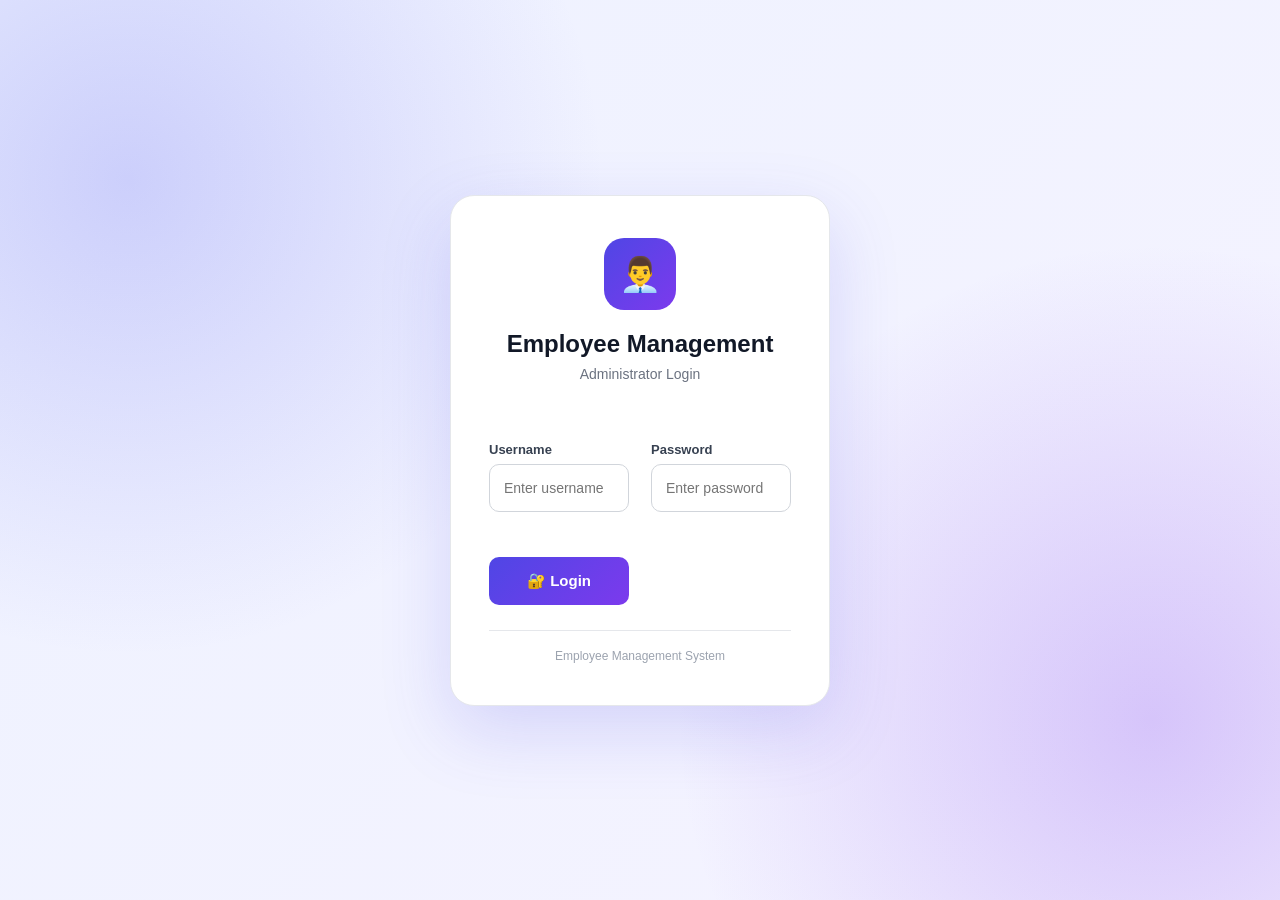
==== commit 4f970df8: "Developed added Employees Details" ====
--- a/src/main/webapp/index.html
+++ b/src/main/webapp/index.html
@@ -1,4 +1,5 @@
 <!DOCTYPE html>
+
 <html lang="en">
 
 <head>
@@ -8,360 +9,170 @@
     <meta name="viewport"
           content="width=device-width, initial-scale=1.0">
 
-    <title>Employee Management System</title>
+    <title>Admin Login - Employee Management</title>
 
-    <link rel="stylesheet" href="style.css">
+    <link rel="stylesheet"
+          href="style.css">
 
 </head>
 
-<body>
+<body class="login-body">
 
-<div class="dashboard">
 
-    <!-- ================= HEADER ================= -->
+<div class="login-container">
 
-    <header class="topbar">
 
-        <div class="brand">
+    <div class="login-card">
 
-            <div class="brand-icon">
-                👨‍💼
+
+        <div class="login-icon">
+            👨‍💼
+        </div>
+
+
+        <h1>
+            Employee Management
+        </h1>
+
+
+        <p class="login-subtitle">
+            Administrator Login
+        </p>
+
+
+        <div
+                id="loginMessage"
+                class="login-message">
+        </div>
+
+
+        <form
+                action="login"
+                method="post">
+
+
+            <div class="login-group">
+
+                <label>
+                    Username
+                </label>
+
+                <input
+                        type="text"
+                        name="username"
+                        placeholder="Enter username"
+                        required>
+
             </div>
 
-            <div class="brand-text">
 
-                <h2>Employee Management</h2>
+            <div class="login-group">
 
-                <span>Management System</span>
+                <label>
+                    Password
+                </label>
+
+                <input
+                        type="password"
+                        name="password"
+                        placeholder="Enter password"
+                        required>
 
             </div>
+
+
+            <button
+                    type="submit"
+                    class="login-button">
+
+                🔐 Login
+
+            </button>
+
+
+        </form>
+
+
+        <div class="login-footer">
+
+            Employee Management System
 
         </div>
 
 
-        <div class="top-actions">
+    </div>
 
-            <span class="admin-badge">
-                👤 Admin
-            </span>
-
-        </div>
-
-    </header>
+</div>
 
 
-    <!-- ================= MAIN ================= -->
+<script>
 
-    <main class="dashboard-container">
+    const params =
+        new URLSearchParams(
+            window.location.search
+        );
+
+    const error =
+        params.get("error");
+
+    const logout =
+        params.get("logout");
+
+    const message =
+        document.getElementById(
+            "loginMessage"
+        );
 
 
-        <!-- WELCOME -->
+    if (error === "invalid") {
 
-        <section class="welcome-section">
+        message.textContent =
+            "Invalid username or password.";
 
-            <div>
+        message.classList.add(
+            "login-error"
+        );
 
-                <p class="welcome-small">
-                    Welcome back 👋
-                </p>
-
-                <h1>
-                    Employee Dashboard
-                </h1>
-
-                <p class="welcome-description">
-                    Manage your employees, view records and
-                    maintain employee information easily.
-                </p>
-
-            </div>
-
-        </section>
-        <section class="summary-grid">
+    }
 
 
-            <!-- TOTAL EMPLOYEES -->
+    if (error === "empty") {
 
-            <div class="summary-card">
+        message.textContent =
+            "Please enter username and password.";
 
-                <div class="summary-icon purple">
-                    👥
-                </div>
+        message.classList.add(
+            "login-error"
+        );
 
-                <div>
-
-                    <p>Total Employees</p>
-
-                    <h2 id="totalEmployees">
-                        Loading...
-                    </h2>
-
-                </div>
-
-            </div>
+    }
 
 
-            <!-- DEPARTMENTS -->
+    if (error === "database") {
 
-            <div class="summary-card">
+        message.textContent =
+            "Database connection error.";
 
-                <div class="summary-icon blue">
-                    🏢
-                </div>
+        message.classList.add(
+            "login-error"
+        );
 
-                <div>
-
-                    <p>Departments</p>
-
-                    <h2 id="totalDepartments">
-                        Loading...
-                    </h2>
-
-                </div>
-
-            </div>
+    }
 
 
-            <!-- STATES -->
+    if (logout === "true") {
 
-            <div class="summary-card">
+        message.textContent =
+            "You have been logged out successfully.";
 
-                <div class="summary-icon green">
-                    🌎
-                </div>
+        message.classList.add(
+            "login-success"
+        );
 
-                <div>
+    }
 
-                    <p>States</p>
+</script>
 
-                    <h2 id="totalStates">
-                        Loading...
-                    </h2>
-
-                </div>
-
-            </div>
-
-
-            <!-- AVERAGE EXPERIENCE -->
-
-            <div class="summary-card">
-
-                <div class="summary-icon orange">
-                    📊
-                </div>
-
-                <div>
-
-                    <p>Average Experience</p>
-
-                    <h2 id="averageExperience">
-                        Loading...
-                    </h2>
-
-                </div>
-
-            </div>
-
-
-        </section>
-        <!-- ================= QUICK ACTIONS ================= -->
-
-        <section class="section-heading">
-
-            <div>
-
-                <h2>Quick Actions</h2>
-
-                <p>
-                    Choose an action to manage employee information.
-                </p>
-
-            </div>
-
-        </section>
-
-
-        <section class="actions-grid">
-
-
-            <!-- ADD EMPLOYEE -->
-
-            <a href="addEmployee.html"
-               class="action-card">
-
-                <div class="action-icon add-icon">
-                    ➕
-                </div>
-
-                <div class="action-content">
-
-                    <h3>Add Employee</h3>
-
-                    <p>
-                        Add a new employee to the system.
-                    </p>
-
-                </div>
-
-                <span class="arrow">
-                    →
-                </span>
-
-            </a>
-
-
-
-            <!-- VIEW EMPLOYEES -->
-
-            <a href="viewEmployees"
-               class="action-card">
-
-                <div class="action-icon view-icon">
-                    👥
-                </div>
-
-                <div class="action-content">
-
-                    <h3>View Employees</h3>
-
-                    <p>
-                        View and manage all employee records.
-                    </p>
-
-                </div>
-
-                <span class="arrow">
-                    →
-                </span>
-
-            </a>
-
-
-        </section>
-
-
-
-        <!-- ================= INFORMATION ================= -->
-
-        <section class="info-card">
-
-            <div class="info-icon">
-                💡
-            </div>
-
-            <div>
-
-                <h3>Employee Management System</h3>
-
-                <p>
-                    Use this system to add, view, update and
-                    delete employee information efficiently.
-                </p>
-
-            </div>
-
-        </section>
-
-
-    </main>
-
-
-    <!-- ================= FOOTER ================= -->
-
-    <footer class="footer">
-
-        <p>
-            © 2026 Employee Management System
-        </p>
-
-        <span>
-            Java • MySQL • Tomcat
-        </span>
-
-    </footer>
-    <script>
-
-        async function loadDashboardStats() {
-
-            try {
-
-                const response =
-                    await fetch("dashboardStats");
-
-                if (!response.ok) {
-
-                    throw new Error(
-                        "Failed to load dashboard statistics"
-                    );
-
-                }
-
-                const data =
-                    await response.json();
-
-
-                document.getElementById(
-                    "totalEmployees"
-                ).textContent =
-                    data.totalEmployees;
-
-
-                document.getElementById(
-                    "totalDepartments"
-                ).textContent =
-                    data.totalDepartments;
-
-
-                document.getElementById(
-                    "totalStates"
-                ).textContent =
-                    data.totalStates;
-
-
-                document.getElementById(
-                    "averageExperience"
-                ).textContent =
-                    data.averageExperience + " Years";
-
-
-            } catch (error) {
-
-                console.error(
-                    "Dashboard error:",
-                    error
-                );
-
-
-                document.getElementById(
-                    "totalEmployees"
-                ).textContent = "0";
-
-
-                document.getElementById(
-                    "totalDepartments"
-                ).textContent = "0";
-
-
-                document.getElementById(
-                    "totalStates"
-                ).textContent = "0";
-
-
-                document.getElementById(
-                    "averageExperience"
-                ).textContent = "0 Years";
-
-            }
-
-        }
-
-
-        loadDashboardStats();
-
-    </script>
-
-</div>
 
 </body>
 
--- a/src/main/webapp/style.css
+++ b/src/main/webapp/style.css
@@ -1234,4 +1234,416 @@
         gap: 5px;
     }
 
+}
+/* =========================================
+   LOGIN PAGE
+   ========================================= */
+
+.login-body {
+
+    min-height: 100vh;
+
+    display: flex;
+
+    align-items: center;
+
+    justify-content: center;
+
+    background:
+        radial-gradient(
+            circle at 10% 20%,
+            rgba(99,102,241,0.25),
+            transparent 35%
+        ),
+        radial-gradient(
+            circle at 90% 80%,
+            rgba(124,58,237,0.25),
+            transparent 35%
+        ),
+        linear-gradient(
+            135deg,
+            #eef2ff,
+            #f5f3ff
+        );
+
+}
+
+
+.login-container {
+
+    width: 100%;
+
+    max-width: 430px;
+
+    padding: 25px;
+
+}
+
+
+.login-card {
+
+    background: white;
+
+    border-radius: 24px;
+
+    padding: 42px 38px;
+
+    text-align: center;
+
+    box-shadow:
+        0 25px 70px
+        rgba(79,70,229,0.18);
+
+    border:
+        1px solid #e5e7eb;
+
+}
+
+
+.login-icon {
+
+    width: 72px;
+
+    height: 72px;
+
+    margin: 0 auto 20px;
+
+    display: flex;
+
+    align-items: center;
+
+    justify-content: center;
+
+    border-radius: 20px;
+
+    background:
+        linear-gradient(
+            135deg,
+            #4f46e5,
+            #7c3aed
+        );
+
+    color: white;
+
+    font-size: 34px;
+
+}
+
+
+.login-card h1 {
+
+    font-size: 24px;
+
+    color: #111827;
+
+    margin-bottom: 8px;
+
+}
+
+
+.login-subtitle {
+
+    color: #6b7280;
+
+    font-size: 14px;
+
+    margin-bottom: 25px;
+
+}
+
+
+.login-group {
+
+    text-align: left;
+
+    margin-bottom: 18px;
+
+}
+
+
+.login-group label {
+
+    display: block;
+
+    margin-bottom: 7px;
+
+    font-size: 13px;
+
+    font-weight: 600;
+
+    color: #374151;
+
+}
+
+
+.login-group input {
+
+    width: 100%;
+
+    height: 48px;
+
+    border: 1px solid #d1d5db;
+
+    border-radius: 10px;
+
+    padding: 0 14px;
+
+    font-size: 14px;
+
+    outline: none;
+
+}
+
+
+.login-group input:focus {
+
+    border-color: #6366f1;
+
+    box-shadow:
+        0 0 0 3px
+        rgba(99,102,241,0.12);
+
+}
+
+
+.login-button {
+
+    width: 100%;
+
+    height: 48px;
+
+    border: none;
+
+    border-radius: 10px;
+
+    background:
+        linear-gradient(
+            135deg,
+            #4f46e5,
+            #7c3aed
+        );
+
+    color: white;
+
+    font-size: 15px;
+
+    font-weight: 600;
+
+    cursor: pointer;
+
+    margin-top: 5px;
+
+    transition: 0.2s;
+
+}
+
+
+.login-button:hover {
+
+    transform:
+        translateY(-2px);
+
+    box-shadow:
+        0 10px 25px
+        rgba(79,70,229,0.30);
+
+}
+
+
+.login-message {
+
+    min-height: 20px;
+
+    margin-bottom: 15px;
+
+    font-size: 13px;
+
+    font-weight: 600;
+
+}
+
+
+.login-error {
+
+    color: #dc2626;
+
+}
+
+
+.login-success {
+
+    color: #16a34a;
+
+}
+
+
+.login-footer {
+
+    margin-top: 25px;
+
+    padding-top: 18px;
+
+    border-top:
+        1px solid #e5e7eb;
+
+    color: #9ca3af;
+
+    font-size: 12px;
+
+}
+
+
+/* =========================================
+   SEARCH
+   ========================================= */
+
+.search-card {
+
+    background: white;
+
+    border: 1px solid #eceafc;
+
+    border-radius: 16px;
+
+    padding: 18px;
+
+    margin-bottom: 22px;
+
+    box-shadow:
+        0 10px 25px
+        rgba(79,70,229,0.06);
+
+}
+
+
+.search-form {
+
+    display: flex;
+
+    align-items: center;
+
+    gap: 10px;
+
+}
+
+
+.search-form input {
+
+    flex: 1;
+
+    height: 45px;
+
+    border: 1px solid #d8dae8;
+
+    border-radius: 9px;
+
+    padding: 0 14px;
+
+    outline: none;
+
+    font-size: 14px;
+
+}
+
+
+.search-form input:focus {
+
+    border-color: #6366f1;
+
+    box-shadow:
+        0 0 0 3px
+        rgba(99,102,241,0.10);
+
+}
+
+
+/* =========================================
+   REPORTS
+   ========================================= */
+
+.report-list {
+
+    background: white;
+
+    border-radius: 16px;
+
+    padding: 10px;
+
+    border: 1px solid #eceafc;
+
+    box-shadow:
+        0 10px 30px
+        rgba(79,70,229,0.06);
+
+}
+
+
+.report-row {
+
+    display: flex;
+
+    justify-content: space-between;
+
+    align-items: center;
+
+    padding: 16px 18px;
+
+    border-bottom:
+        1px solid #eef0f6;
+
+}
+
+
+.report-row:last-child {
+
+    border-bottom: none;
+
+}
+
+
+.report-count {
+
+    min-width: 40px;
+
+    padding: 6px 10px;
+
+    text-align: center;
+
+    border-radius: 20px;
+
+    background: #eef2ff;
+
+    color: #4338ca;
+
+    font-weight: 700;
+
+}
+
+
+/* =========================================
+   MOBILE
+   ========================================= */
+
+@media (max-width: 700px) {
+
+    .search-form {
+
+        flex-direction: column;
+
+        align-items: stretch;
+
+    }
+
+    .search-form .btn {
+
+        width: 100%;
+
+    }
+
+    .login-card {
+
+        padding: 32px 24px;
+
+    }
+
 }
